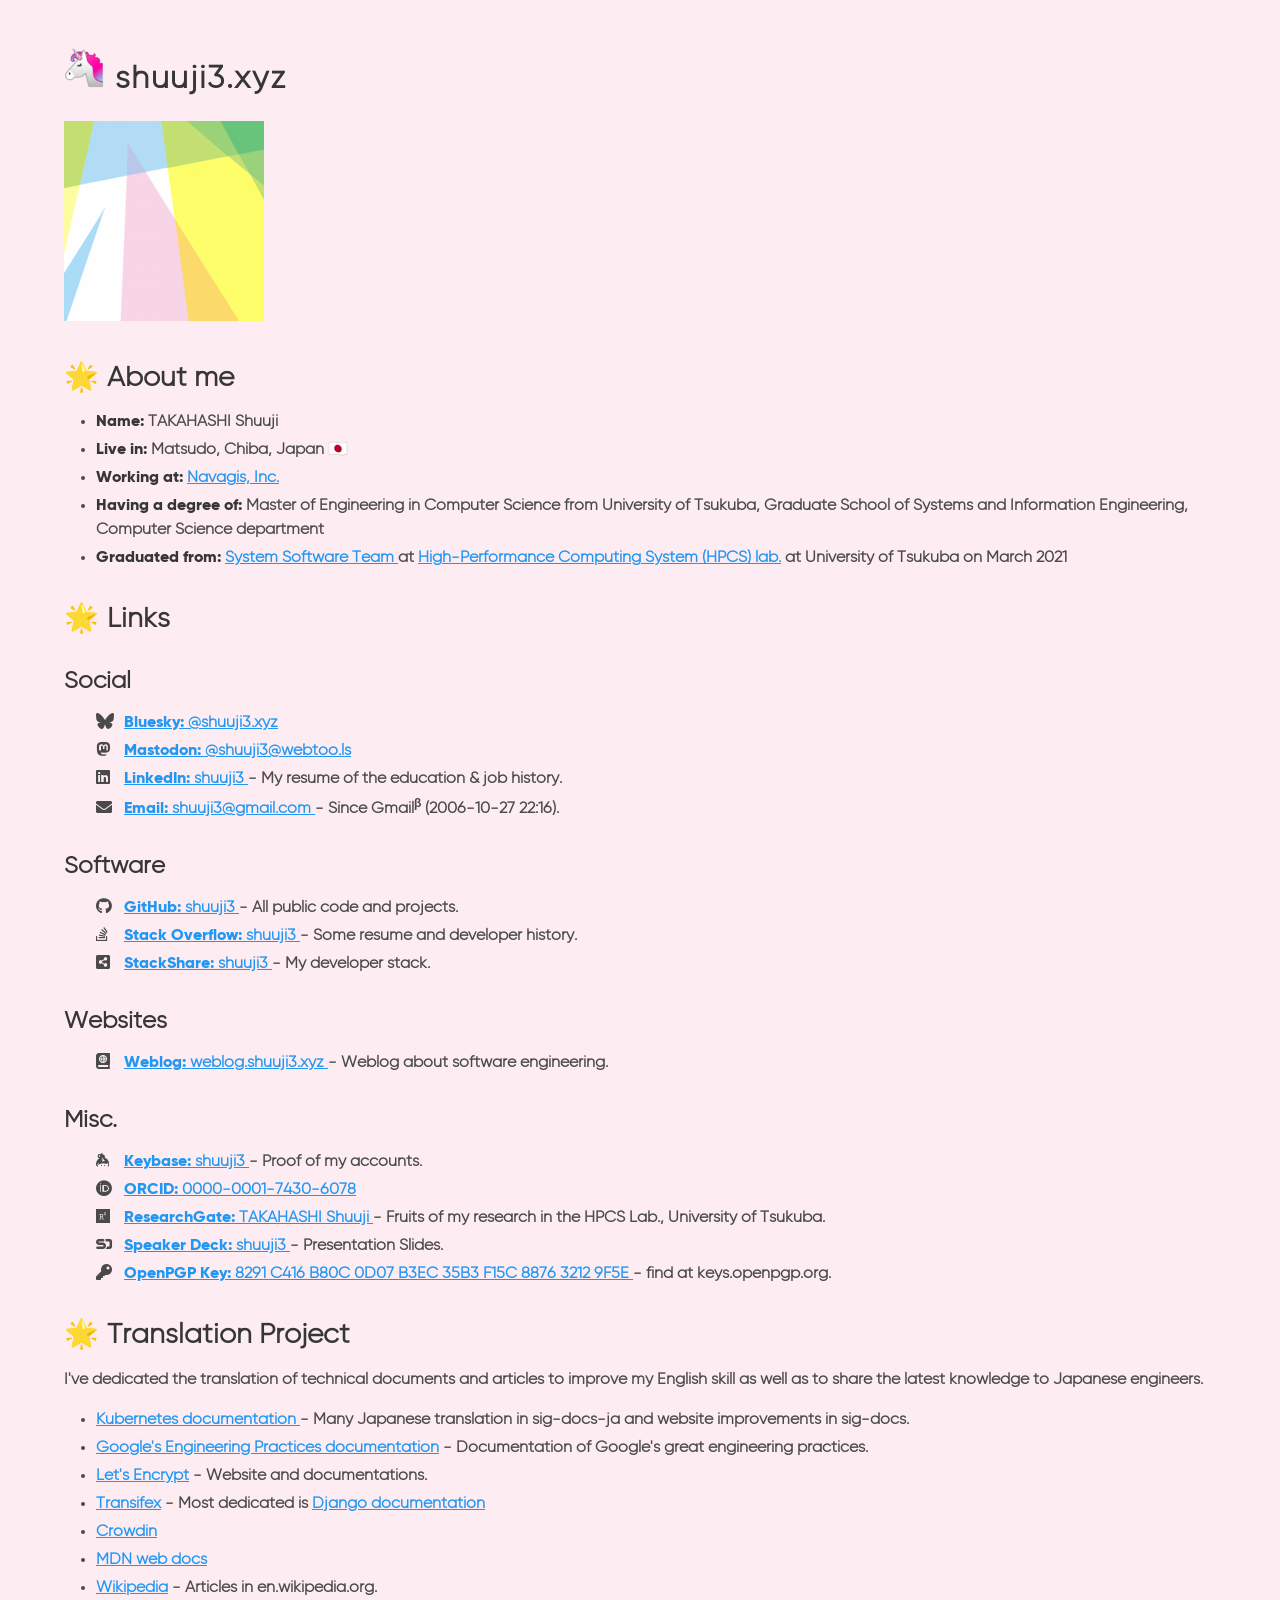
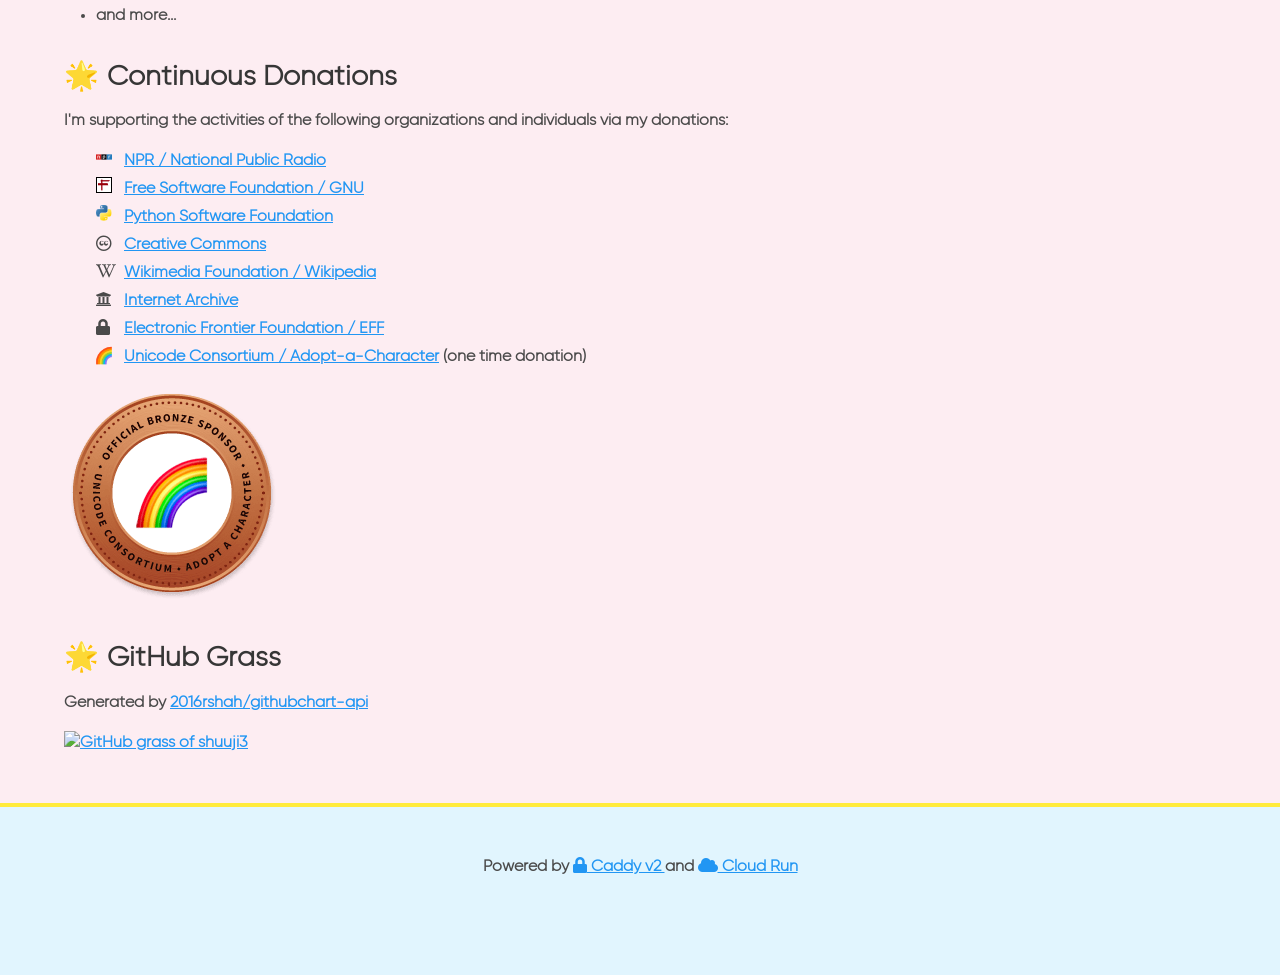
==== index.html @ 6af0d4bc "chore: remove vite docs translation as cannot be active these days" ====
<!DOCTYPE html>
<html lang="en">
  <head>
    <title>shuuji3.xyz</title>
    <meta name="viewport" content="width=device-width,initial-scale=1" />
    <meta charset="UTF-8">
    <link rel="shortcut icon" type="image/x-icon" href="/favicon.ico" />
    <link rel="me" href="https://m.webtoo.ls/@shuuji3" />
    <link rel="stylesheet" href="/style/main.css" />
    <link rel="stylesheet" href="/style/bulma-v0.7.1.min.css" />
    <link rel="stylesheet" href="/style/fontawesome-v6.7.1-all.min.css" />
    <link rel="stylesheet" type="text/css" href="/style/Gilroy-Light.css" />
    <link rel="stylesheet" type="text/css" href="/style/Gilroy-ExtraBold.css" />
    <script>
      if (location.host === 'shuuji3.xyz') {
        location.host = 'www.shuuji3.xyz'
      }
    </script>
  </head>
  <body>
    <section class="section">
      <div class="container">
        <div class="content">
          <h1 class="title">
            <img
              src="image/emoji-google-unicorn-face.png"
              alt="Unicorn face emoji"
              class="emoji"
            />
            shuuji3.xyz
          </h1>
          <img src="image/icon-shuuji3.png" alt="shuuji3's profile icon: prism" />
          <h2>About me</h2>
          <ul>
            <li>
              <strong>Name:</strong>
              TAKAHASHI Shuuji
            </li>
            <li>
              <strong>Live in:</strong>
              Matsudo, Chiba, Japan 🇯🇵
            </li>
            <li>
              <strong>Working at:</strong>
              <a href="https://navagis.com/">Navagis, Inc.</a>
            </li>
            <li>
              <strong>Having a degree of:</strong>
              Master of Engineering in Computer Science from University of
              Tsukuba, Graduate School of Systems and Information Engineering,
              Computer Science department
            </li>
            <li>
              <strong>Graduated from:</strong>
              <a href="https://web.archive.org/web/20221012033050/https://www.hpcs.cs.tsukuba.ac.jp/bachelor/#!ssteam.md">
                System Software Team
              </a>
              at
              <a href="https://www.hpcs.cs.tsukuba.ac.jp/">High-Performance Computing System (HPCS) lab.</a>
              at University of Tsukuba on March 2021
            </li>
          </ul>
          <h2>Links</h2>
          <h3>Social</h3>
          <ul class="icon-list">
            <li>
              <span class="icon fa-brands fa-bluesky"></span>
              <a href="https://bsky.app/profile/shuuji3.xyz">
                <strong>Bluesky:</strong>
                @shuuji3.xyz
              </a>
            </li>
            <li>
              <span class="icon fa-brands fa-mastodon"></span>
              <a href="https://main.elk.zone/@shuuji3@webtoo.ls">
                <strong>Mastodon:</strong>
                @shuuji3@webtoo.ls
              </a>
            </li>
            <li>
              <span class="icon fa-brands fa-linkedin"></span>
              <a href="https://www.linkedin.com/in/shuuji3/">
                <strong>LinkedIn:</strong>
                shuuji3
              </a>
              - My resume of the education & job history.
            </li>
            <li>
              <span class="icon fa fa-envelope"></span>
              <a href="mailto:shuuji3@gmail.com">
                <strong>Email:</strong>
                shuuji3@gmail.com
              </a>
              - Since Gmail<sup>β</sup> (2006-10-27 22:16).
            </li>
          </ul>
          <h3>Software</h3>
          <ul class="icon-list">
            <li>
              <span class="icon fab fa-github"></span>
              <a href="https://github.com/shuuji3">
                <strong>GitHub:</strong>
                shuuji3
              </a>
              - All public code and projects.
            </li>
            <li>
              <span class="icon fa-brands fa-stack-overflow"></span>
              <a href="https://stackoverflow.com/users/story/1204782">
                <strong>Stack Overflow:</strong>
                shuuji3
              </a>
              - Some resume and developer history.
            </li>
            <li>
              <span class="icon fa fa-share-alt-square"></span>
              <a href="https://stackshare.io/shuuji3/my-stack">
                <strong>StackShare:</strong>
                shuuji3
              </a>
              - My developer stack.
            </li>
          </ul>
          <h3>Websites</h3>
          <ul class="icon-list">
            <li>
              <span class="icon fas fa-atlas"></span>
              <a href="https://weblog.shuuji3.xyz">
                <strong>Weblog:</strong>
                weblog.shuuji3.xyz
              </a>
              - Weblog about software engineering.
            </li>
          </ul>
          <h3>Misc.</h3>
          <ul class="icon-list">
            <li>
              <span class="icon fab fa-keybase"></span>
              <a href="https://keybase.io/shuuji3">
                <strong>Keybase:</strong>
                shuuji3
              </a>
              - Proof of my accounts.
            </li>
            <li>
              <div itemscope itemtype="https://schema.org/Person">
                <span class="icon fab fa-orcid"></span>
                <a
                  itemprop="sameAs"
                  content="https://orcid.org/0000-0001-7430-6078"
                  href="https://orcid.org/0000-0001-7430-6078"
                  target="orcid.widget"
                  rel="me noopener noreferrer"
                  style="vertical-align: top"
                >
                  <strong>ORCID:</strong>
                  0000-0001-7430-6078
                </a>
              </div>
            </li>
            <li>
              <span class="icon fa-brands fa-researchgate"></span>
              <a href="https://www.researchgate.net/profile/Shuuji_Takahashi2">
                <strong>ResearchGate:</strong>
                TAKAHASHI Shuuji
              </a>
              - Fruits of my research in the HPCS Lab., University of Tsukuba.
            </li>
            <li>
              <span class="icon fa-brands fa-speaker-deck"></span>
              <a href="https://speakerdeck.com/shuuji3/">
                <strong>Speaker Deck:</strong>
                shuuji3
              </a>
              - Presentation Slides.
            </li>
            <li>
              <span class="icon fa fa-key"></span>
              <a href="https://keys.openpgp.org/search?q=shuuji3%40gmail.com">
                <strong>OpenPGP Key:</strong>
                8291 C416 B80C 0D07 B3EC  35B3 F15C 8876 3212 9F5E
              </a>
              - find at keys.openpgp.org.
            </li>
          </ul>
          <h2>Translation Project</h2>
          <p>
            I've dedicated the translation of technical documents and articles
            to improve my English skill as well as to share the latest knowledge
            to Japanese engineers.
          </p>
          <ul>
            <li>
              <a
                href="https://github.com/kubernetes/website/issues?q=author%3Ashuuji3"
              >
                Kubernetes documentation
              </a>
              - Many Japanese translation in sig-docs-ja and website
              improvements in sig-docs.
            </li>
            <li>
              <a href="https://google-engineering-practices.translation.shuuji3.xyz/"
                >Google's Engineering Practices documentation</a
              >
              - Documentation of Google's great engineering practices.
            </li>
            <li>
              <a href="https://letsencrypt.org/ja/">Let's Encrypt</a> - Website
              and documentations.
            </li>
            <li>
              <a href="https://www.transifex.com/user/profile/shuuji3/"
                >Transifex</a
              >
              - Most dedicated is
              <a
                href="https://www.transifex.com/django/django-docs/translate/#ja/$/11828084?q=translator%3Ashuuji3"
                >Django documentation</a
              >
            </li>
            <li><a href="https://crowdin.com/profile/shuuji3/">Crowdin</a></li>
            <li>
              <a
                href="https://wiki.developer.mozilla.org/ja/dashboards/revisions?user=shuuji3"
                >MDN web docs</a
              >
            </li>
            <li>
              <a
                href="https://ja.wikipedia.org/w/index.php?target=TAKAHASHI+Shuuji&namespace=0&tagfilter=&newOnly=1&hideMinor=1&start=&end=&limit=500&title=%E7%89%B9%E5%88%A5%3A%E6%8A%95%E7%A8%BF%E8%A8%98%E9%8C%B2"
                >Wikipedia</a
              >
              - Articles in en.wikipedia.org.
            </li>
            <li>and more...</li>
          </ul>
          <h2>Continuous Donations</h2>
          <p>
            I'm supporting the activities of the following organizations and
            individuals via my donations:
          </p>
          <ul class="icon-list">
            <li>
              <img
                src="image/npr-logo.svg"
                alt="NPR logo image"
                class="icon"
              />
              <a href="https://www.npr.org/">NPR / National Public Radio </a>
            </li>
            <li>
              <img
                src="image/fsf.png"
                alt="Free Software Foundation icon"
                class="icon"
              />
              <a href="https://www.fsf.org/">
                Free Software Foundation / GNU
              </a>
            </li>
            <li>
              <img
                src="image/python.png"
                alt="Python icon"
                class="icon"
              />
              <a href="https://www.python.org/psf/donations/#:~:text=TAKAHASHI%20Shuuji">
                Python Software Foundation
              </a>
            </li>
            <li>
              <span class="icon fab fa-creative-commons"></span>
              <a href="https://creativecommons.org/"> Creative Commons </a>
            </li>
            <li>
              <span class="icon fab fa-wikipedia-w"></span>
              <a href="https://donate.wikimedia.org/">
                Wikimedia Foundation / Wikipedia
              </a>
            </li>
            <li>
              <span class="icon fa fa-university"></span>
              <a href="https://archive.org/donate/"> Internet Archive </a>
            </li>
            <li>
              <span class="icon fa fa-lock"></span>
              <a href="https://supporters.eff.org/donate/join-4"> Electronic Frontier Foundation / EFF </a>
            </li>
            <li>
              <span class="icon">🌈</span>
              <a href="https://unicode.org/consortium/adopt-a-character.html"> Unicode Consortium / Adopt-a-Character</a>
              (one time donation)
            </li>
          </ul>
          <a href="https://unicode.org/consortium/adopted-characters.html#b1F308">
            <img src="bronze-1F308.png" alt="Unicode Consortium Adopted Character donation badge for the rainbow emoji">
          </a>
          <h2>GitHub Grass</h2>
          <p>
            Generated by
            <a href="https://github.com/2016rshah/githubchart-api">2016rshah/githubchart-api</a>
          </p>
          <a href="https://github.com/shuuji3">
            <img
              src="https://ghchart.rshah.org/shuuji3"
              alt="GitHub grass of shuuji3"
            />
          </a>
        </div>
      </div>
    </section>
    <footer class="footer has-text-centered">
      <p>
        Powered by
        <a href="https://caddyserver.com/v2">
          <span class="fa fa-lock"></span>
          Caddy v2
        </a>
        and
        <a href="https://cloud.google.com/run">
          <span class="fa fa-cloud"></span>
          Cloud Run
        </a>
      </p>
    </footer>
  </body>
</html>
---- style/main.css ----
@font-face {
  font-family: "Roboto";
  font-style: normal;
  font-weight: 400;
  font-stretch: 100%;
  font-display: swap;
  src: url(/webfonts/Roboto-VariableFont_wdth,wght.woff2) format('woff2');
}

@font-face {
  font-family: "Noto Color Emoji";
  font-style: normal;
  font-weight: 400;
  font-stretch: 100%;
  font-display: swap;
  src: url(/webfonts/NotoColorEmoji-Regular.woff2) format('woff2');
}

body {
  background-color: #fdedf2;
  font-family: Gilroy-Light, sans-serif !important;
  font-weight: bold !important;
}

h1,
h2,
h3 {
  font-weight: normal;
}

h1 {
  letter-spacing: 0.05em;
}

h2::before {
  content: "🌟";
  font-family: "Noto Color Emoji", sans-serif;
  margin-right: 0.5rem;
}

a {
  color: #2196f3 !important;
  text-decoration: underline !important;
}

a:hover {
  text-decoration: none !important;
}

a:focus {
  outline: solid 3px #ffc107;
}

::selection {
  color: inherit;
  background: #ffc107;
}

strong {
  font-family: Gilroy-ExtraBold, sans-serif;
  font-weight: normal !important;
}

.emoji {
  width: 2.5rem;
}

.has-margin-right-1 {
  margin-right: 0.5em;
}

.icon {
  font-weight: normal;
  height: 1rem !important;
  width: 1rem !important;
  margin-right: 0.5rem;
}

ul.icon-list {
  margin-left: 1em;
}

ul.icon-list > li {
  list-style: none;
}

footer {
  background-color: #e1f5fe !important;
  border-top: 4px #ffeb3b solid;
}
---- style/Gilroy-Light.css ----
/**
 * @license
 * MyFonts Webfont Build ID 3845902, 2019-12-09T17:25:49-0500
 * 
 * The fonts listed in this notice are subject to the End User License
 * Agreement(s) entered into by the website owner. All other parties are 
 * explicitly restricted from using the Licensed Webfonts(s).
 * 
 * You may obtain a valid license at the URLs below.
 * 
 * Webfont: Gilroy-Light by Radomir Tinkov
 * URL: https://www.myfonts.com/fonts/radomir-tinkov/gilroy/light/
 * Copyright: Copyright &#x00A9; 2016 by Radomir Tinkov. All rights reserved.
 * Licensed pageviews: 500,000
 * 
 * 
 * 
 * © 2019 MyFonts Inc
*/


/* @import must be at top of file, otherwise CSS will not work */
@import url("//hello.myfonts.net/count/3aaf0e");

  
@font-face {font-family: 'Gilroy-Light';src: url('/webfonts/3AAF0E_0_0.eot');src: url('/webfonts/3AAF0E_0_0.eot?#iefix') format('embedded-opentype'),url('/webfonts/3AAF0E_0_0.woff2') format('woff2'),url('/webfonts/3AAF0E_0_0.woff') format('woff'),url('/webfonts/3AAF0E_0_0.ttf') format('truetype');}
---- style/Gilroy-ExtraBold.css ----
/**
 * @license
 * MyFonts Webfont Build ID 3845918, 2019-12-09T21:15:37-0500
 * 
 * The fonts listed in this notice are subject to the End User License
 * Agreement(s) entered into by the website owner. All other parties are 
 * explicitly restricted from using the Licensed Webfonts(s).
 * 
 * You may obtain a valid license at the URLs below.
 * 
 * Webfont: Gilroy-ExtraBold by Radomir Tinkov
 * URL: https://www.myfonts.com/fonts/radomir-tinkov/gilroy/extra-bold/
 * Copyright: Copyright &#x00A9; 2016 by Radomir Tinkov. All rights reserved.
 * Licensed pageviews: 500,000
 * 
 * 
 * 
 * © 2019 MyFonts Inc
*/


/* @import must be at top of file, otherwise CSS will not work */
@import url("//hello.myfonts.net/count/3aaf1e");

  
@font-face {font-family: 'Gilroy-ExtraBold';src: url('/webfonts/3AAF1E_0_0.eot');src: url('/webfonts/3AAF1E_0_0.eot?#iefix') format('embedded-opentype'),url('/webfonts/3AAF1E_0_0.woff2') format('woff2'),url('/webfonts/3AAF1E_0_0.woff') format('woff'),url('/webfonts/3AAF1E_0_0.ttf') format('truetype');}
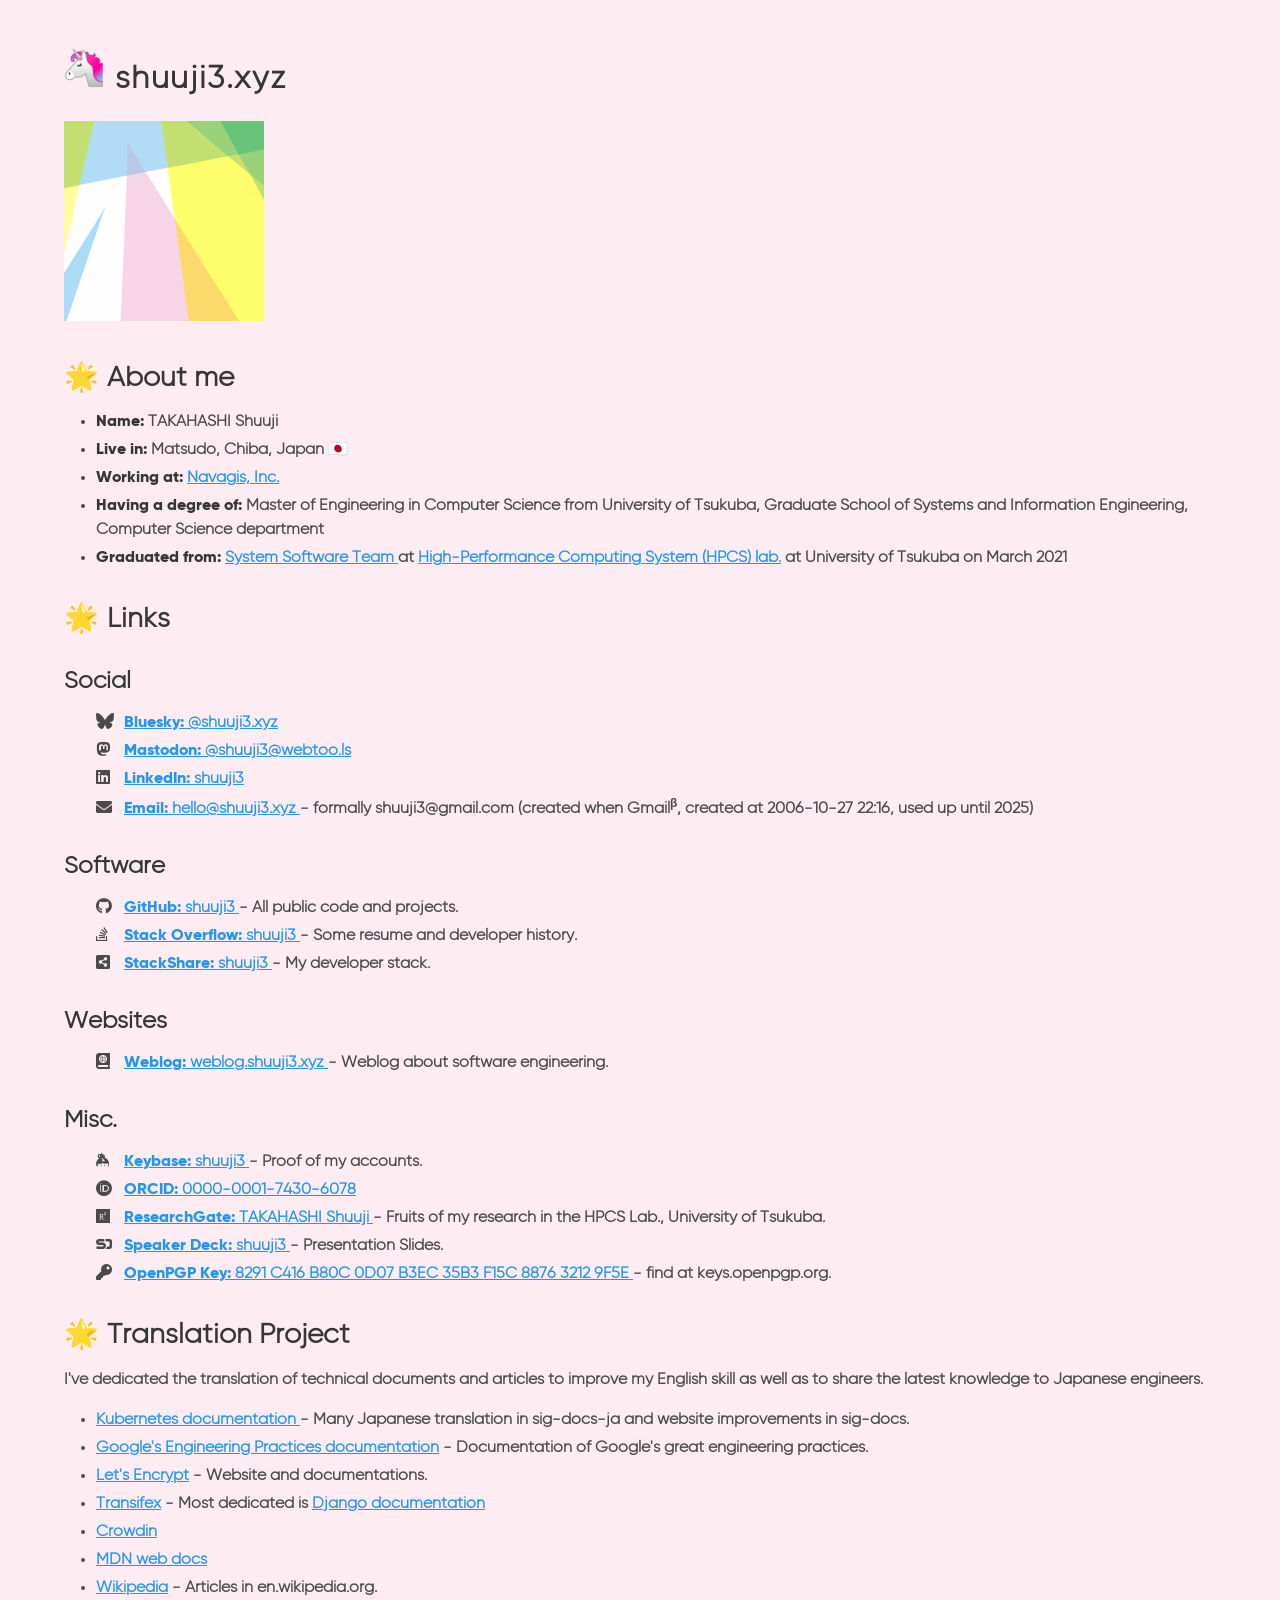
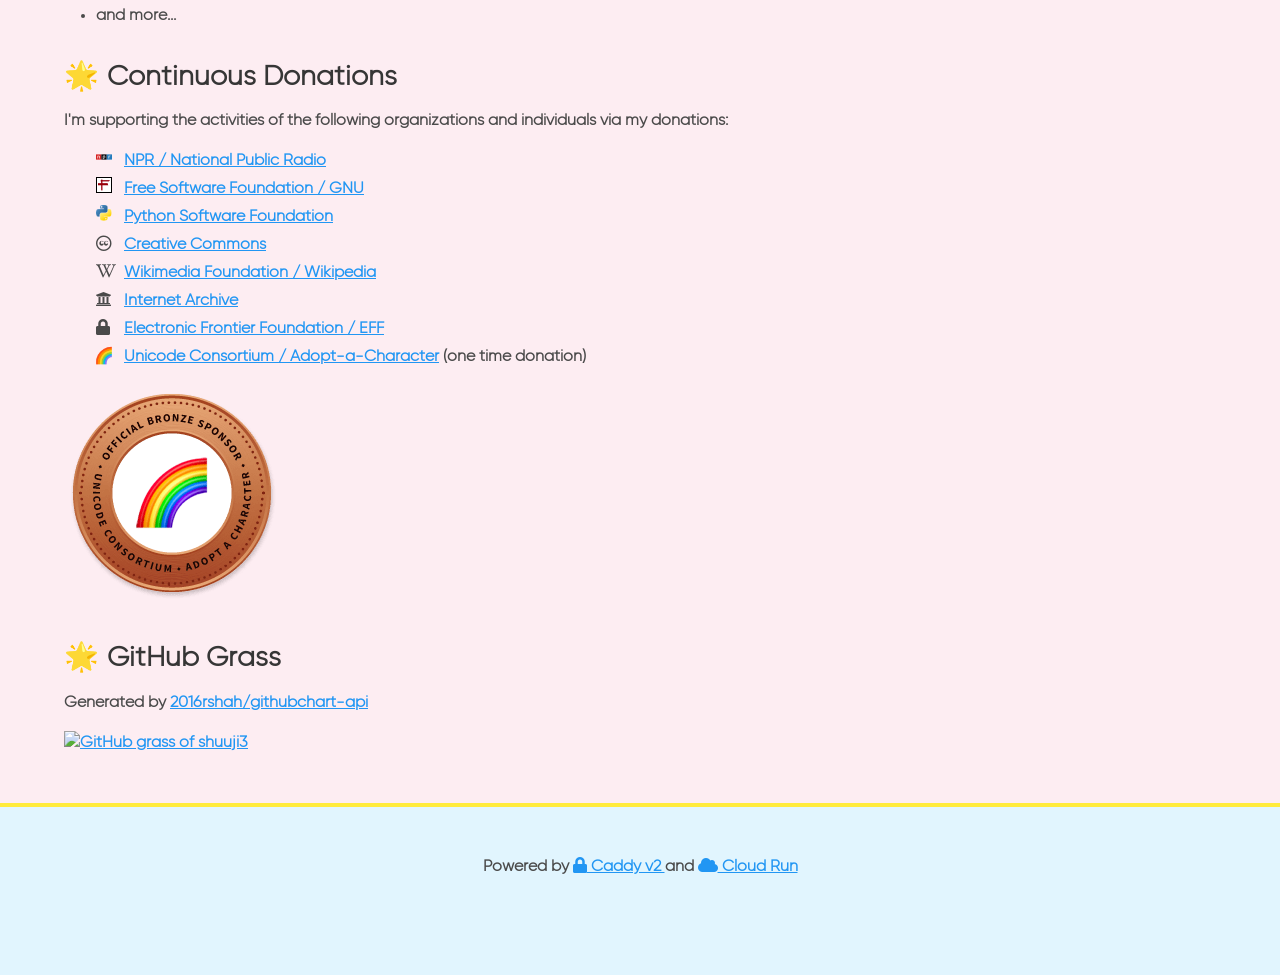
==== commit 8c664fde: "feat: change email address from shuuji3@gmail.com to hello@shuuji3.xyz" ====
--- a/index.html
+++ b/index.html
@@ -83,15 +83,14 @@
                 <strong>LinkedIn:</strong>
                 shuuji3
               </a>
-              - My resume of the education & job history.
             </li>
             <li>
               <span class="icon fa fa-envelope"></span>
-              <a href="mailto:shuuji3@gmail.com">
+              <a href="mailto:hello@shuuji3.xyz">
                 <strong>Email:</strong>
-                shuuji3@gmail.com
-              </a>
-              - Since Gmail<sup>β</sup> (2006-10-27 22:16).
+                hello@shuuji3.xyz
+              </a>
+              - formally shuuji3@gmail.com (created when Gmail<sup>β</sup>, created at 2006-10-27 22:16, used up until  2025)
             </li>
           </ul>
           <h3>Software</h3>
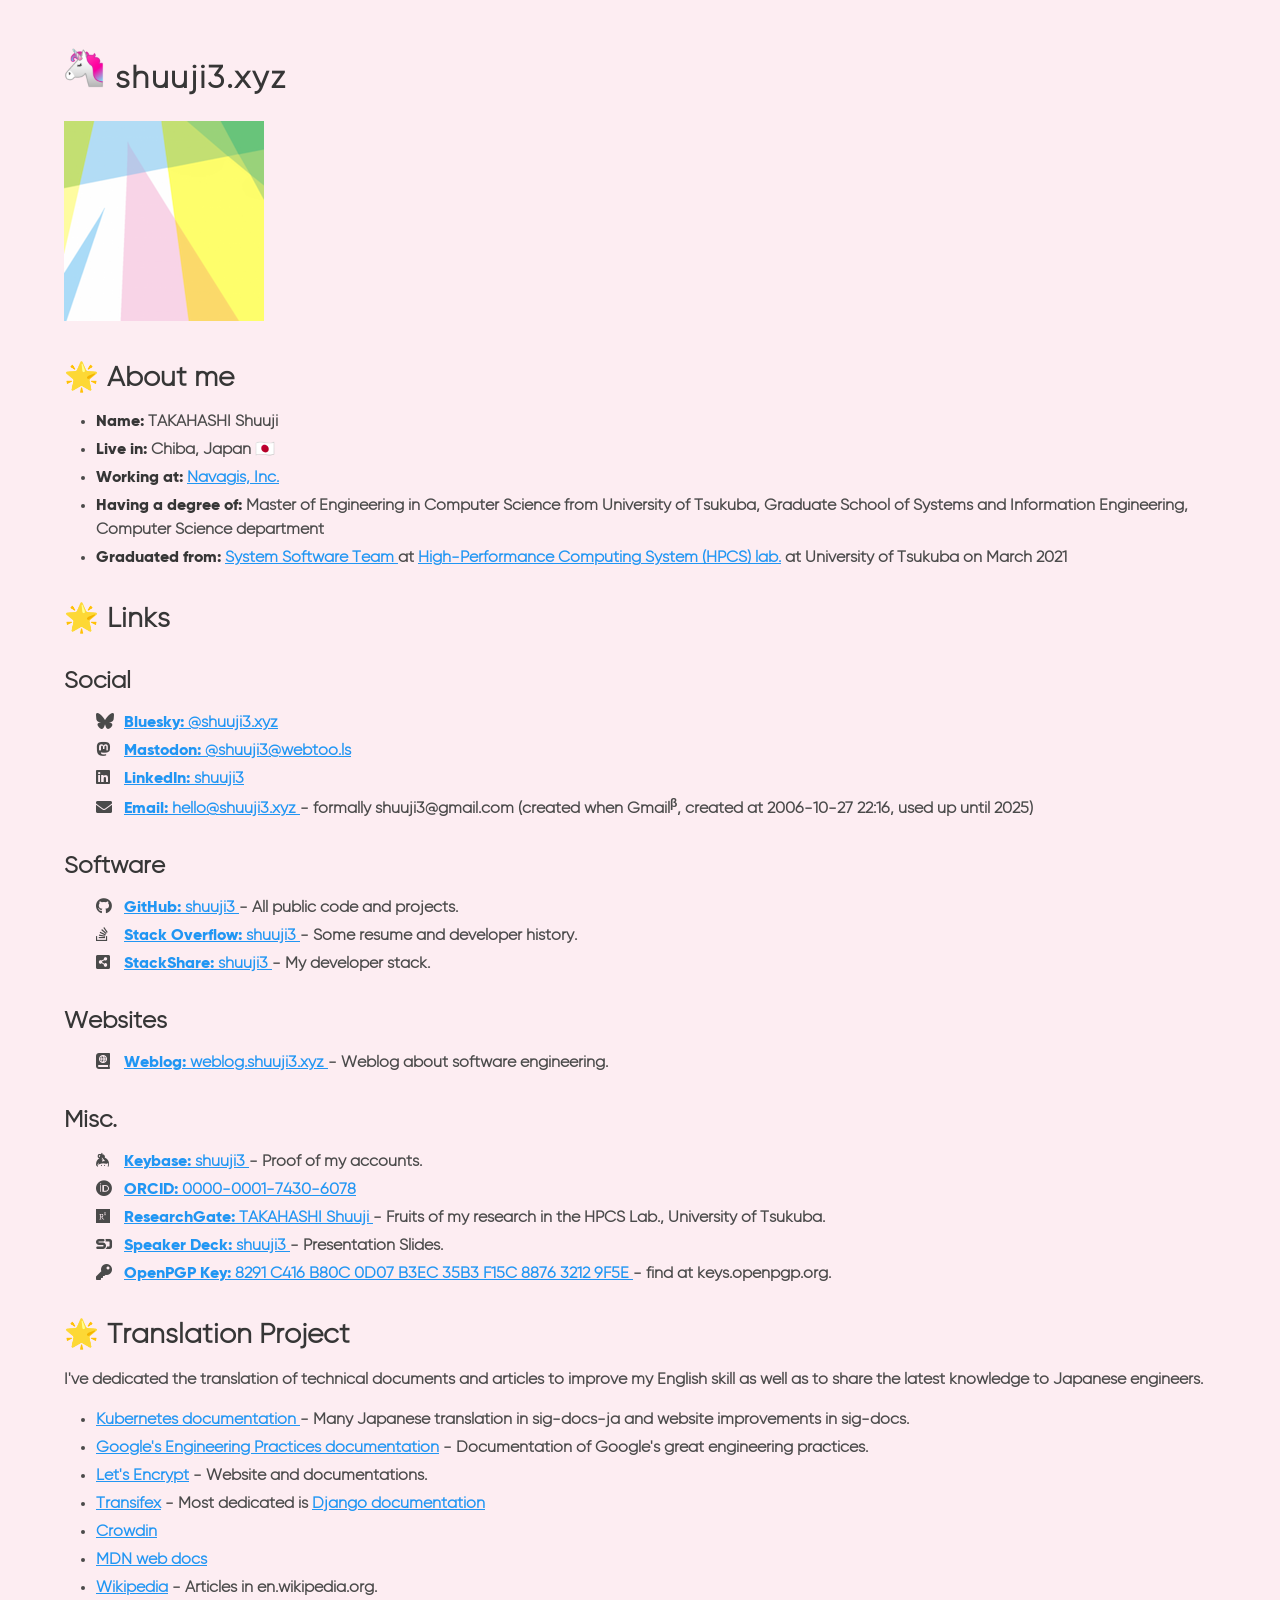
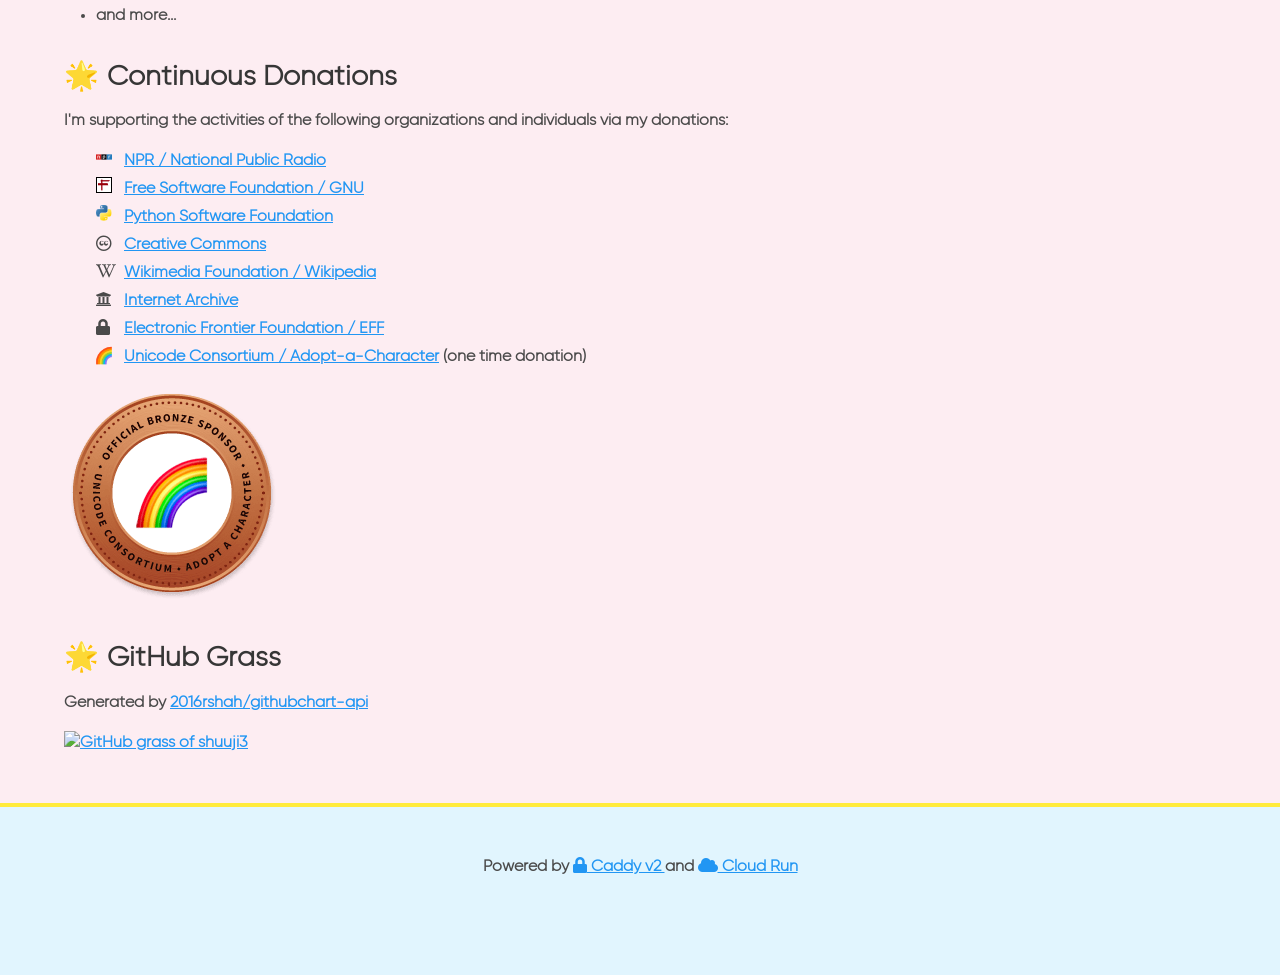
==== commit 46361faf: "chore: remove city" ====
--- a/index.html
+++ b/index.html
@@ -38,7 +38,7 @@
             </li>
             <li>
               <strong>Live in:</strong>
-              Matsudo, Chiba, Japan 🇯🇵
+              Chiba, Japan 🇯🇵
             </li>
             <li>
               <strong>Working at:</strong>
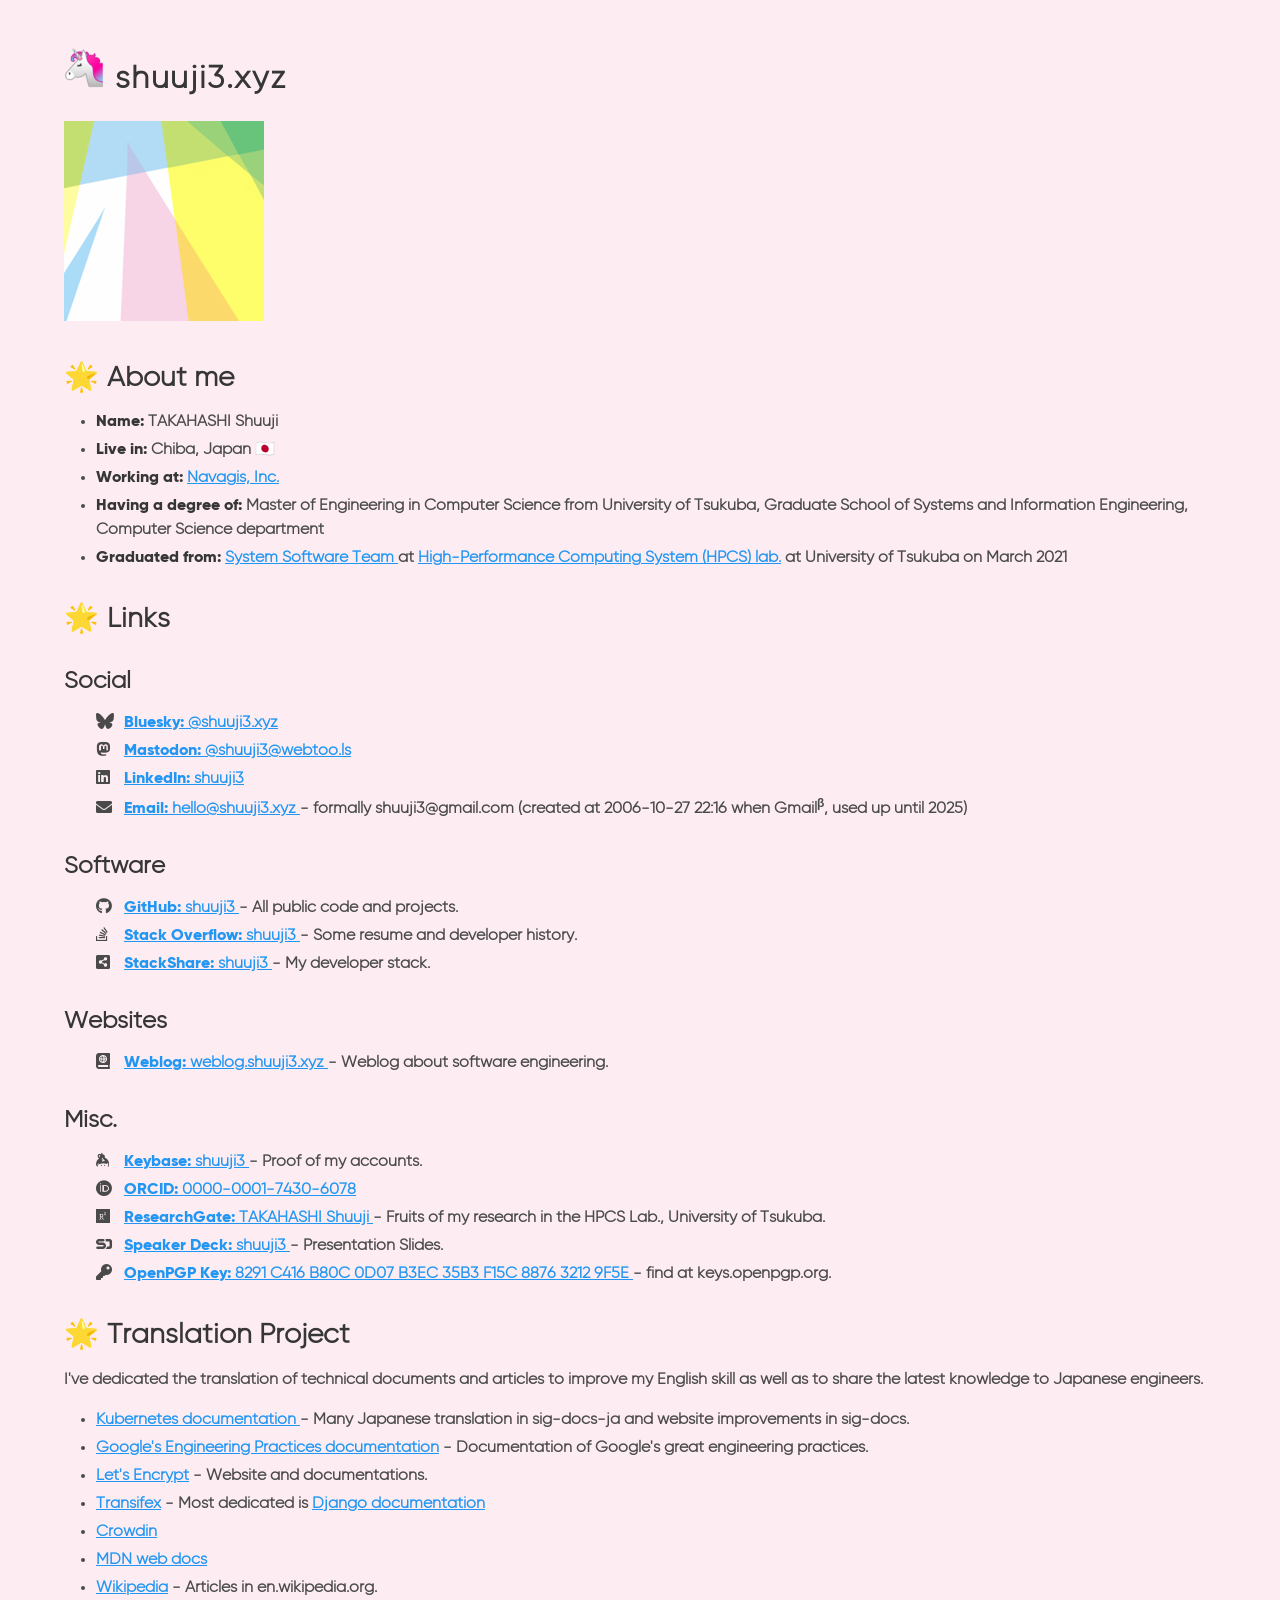
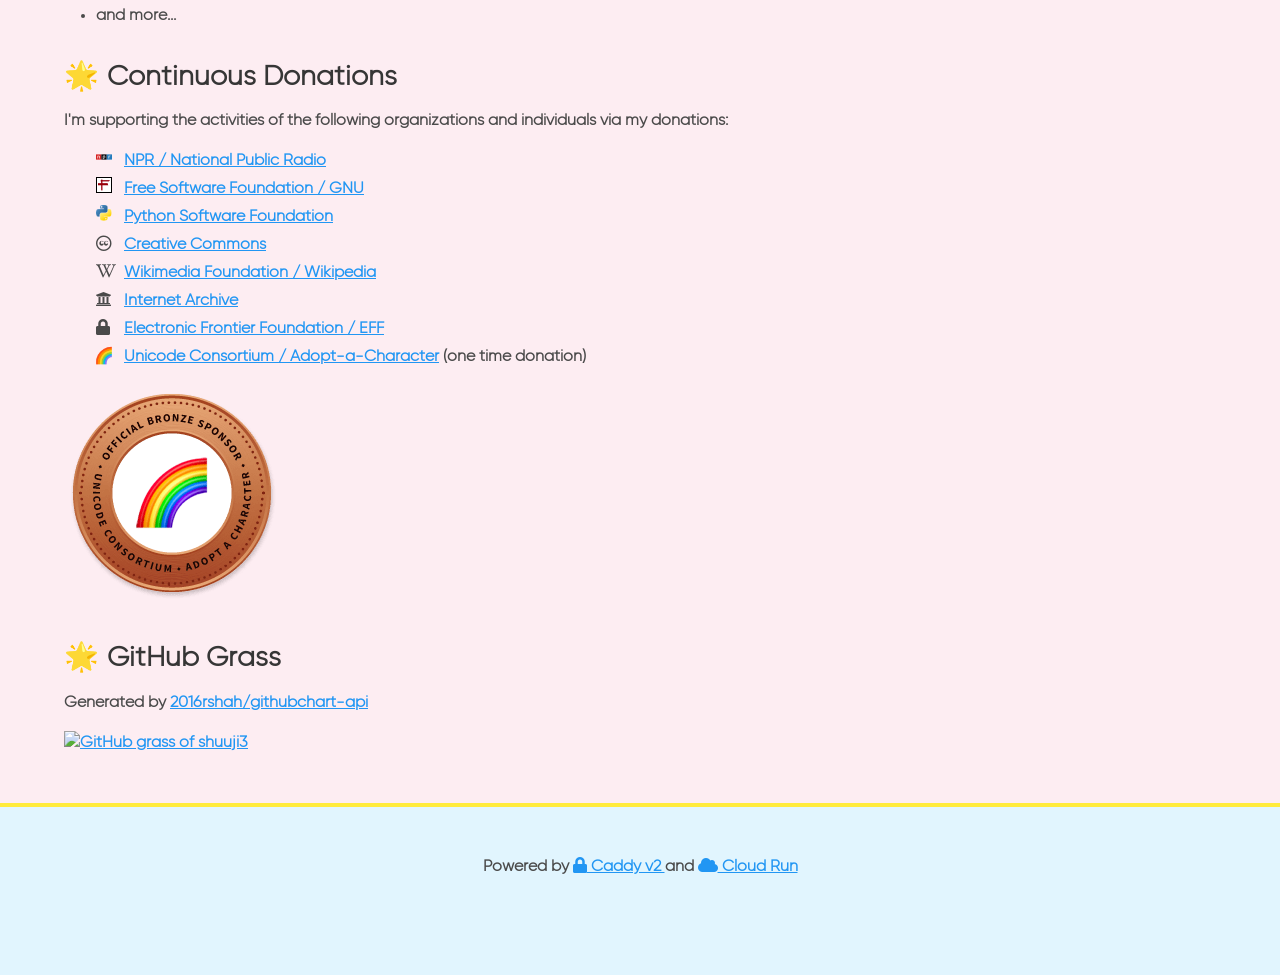
==== commit e294feb8: "fix: email comment" ====
--- a/index.html
+++ b/index.html
@@ -90,7 +90,7 @@
                 <strong>Email:</strong>
                 hello@shuuji3.xyz
               </a>
-              - formally shuuji3@gmail.com (created when Gmail<sup>β</sup>, created at 2006-10-27 22:16, used up until  2025)
+              - formally shuuji3@gmail.com (created at 2006-10-27 22:16 when Gmail<sup>β</sup>, used up until  2025)
             </li>
           </ul>
           <h3>Software</h3>
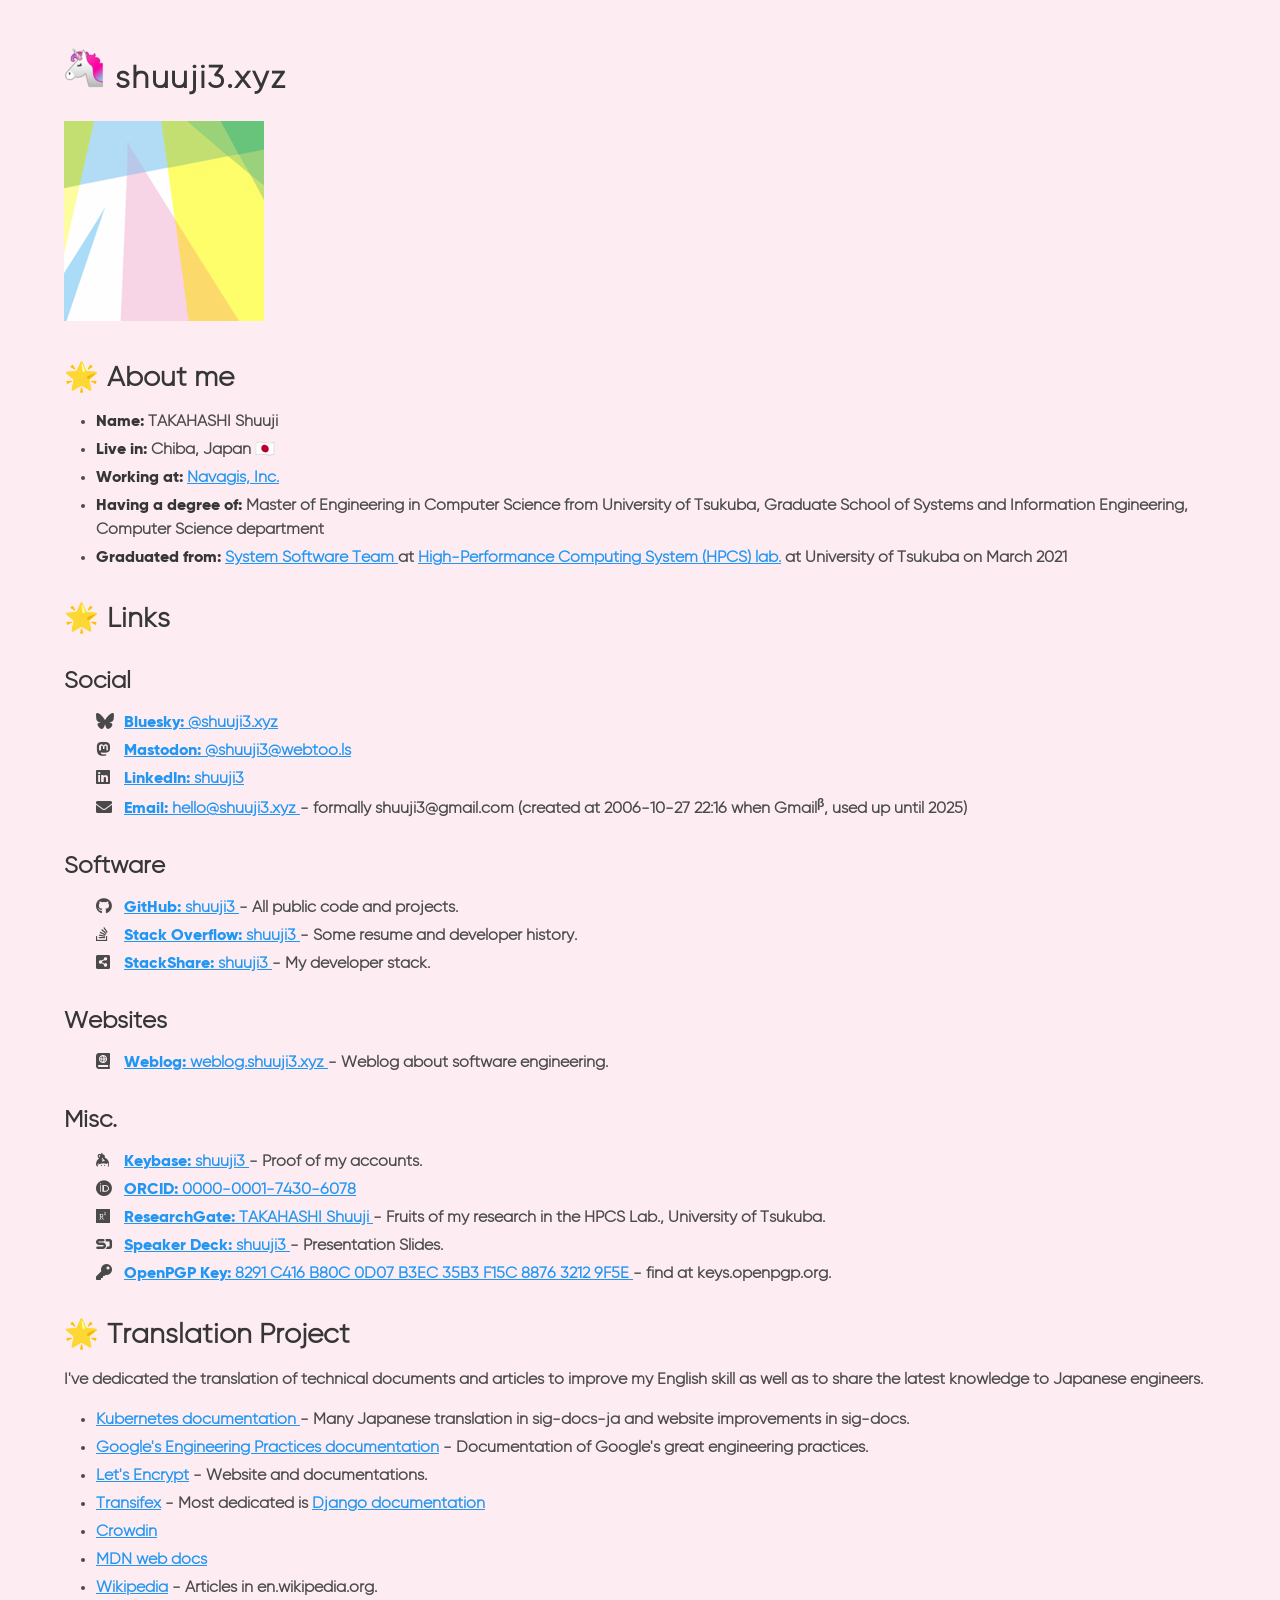
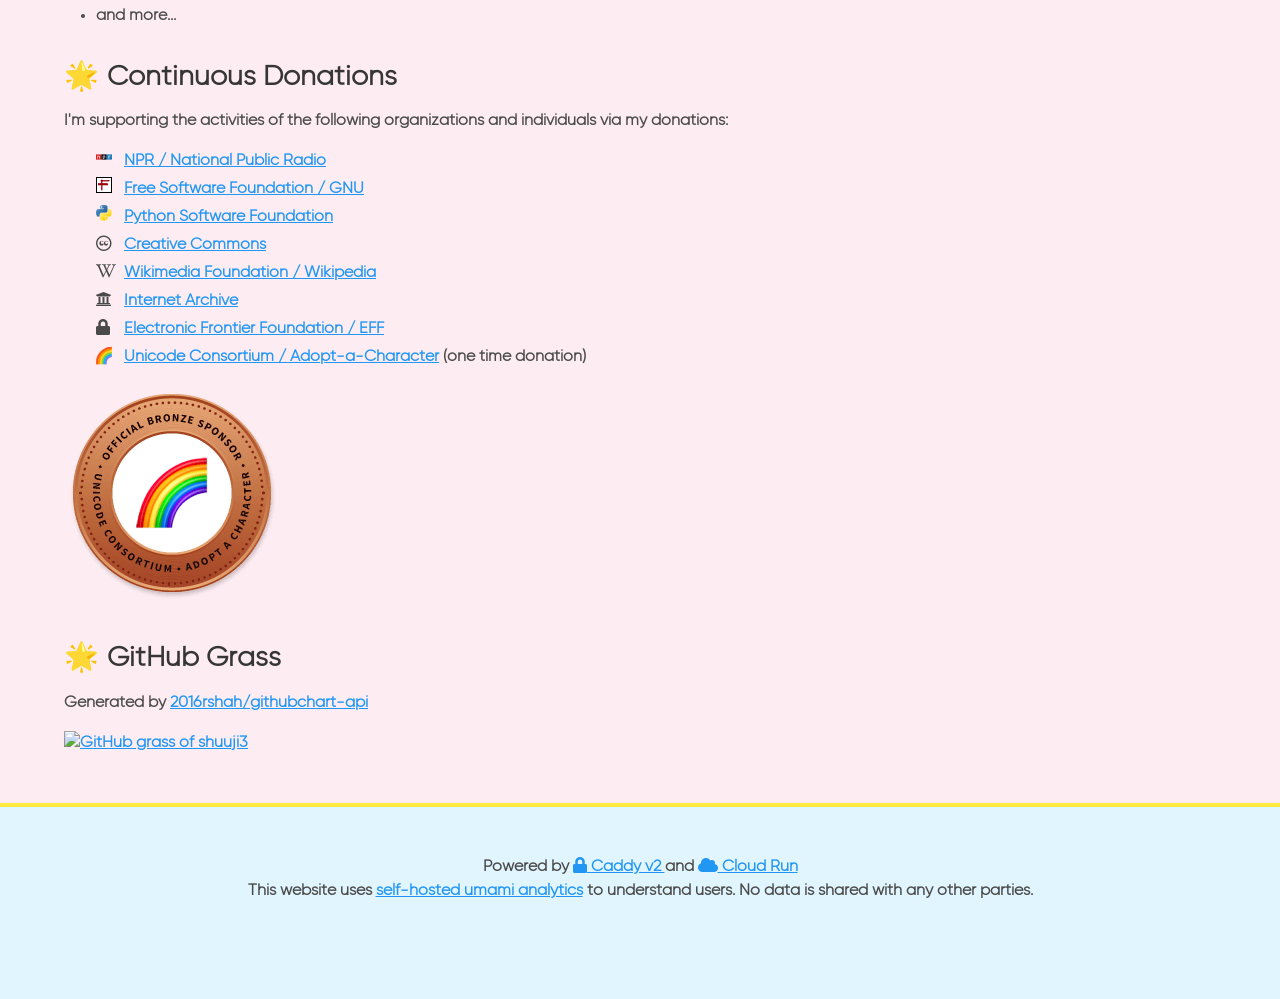
==== commit 5e1ec2a9: "feat: add self-hosted Umami analytics" ====
--- a/index.html
+++ b/index.html
@@ -16,6 +16,7 @@
         location.host = 'www.shuuji3.xyz'
       }
     </script>
+    <script defer src="https://umami.shuuji3.xyz/script.js" data-website-id="c1bf5312-6f01-47fd-a931-304324d17b92"></script>
   </head>
   <body>
     <section class="section">
@@ -175,7 +176,7 @@
             </li>
             <li>
               <span class="icon fa fa-key"></span>
-              <a href="https://keys.openpgp.org/search?q=shuuji3%40gmail.com">
+              <a href="https://keys.openpgp.org/search?q=id%40shuuji3.xyz">
                 <strong>OpenPGP Key:</strong>
                 8291 C416 B80C 0D07 B3EC  35B3 F15C 8876 3212 9F5E
               </a>
@@ -322,6 +323,9 @@
           Cloud Run
         </a>
       </p>
+      <p>
+        This website uses <a href="https://umami.shuuji3.xyz">self-hosted umami analytics</a> to understand users. No data is shared with any other parties.
+      </p>
     </footer>
   </body>
 </html>
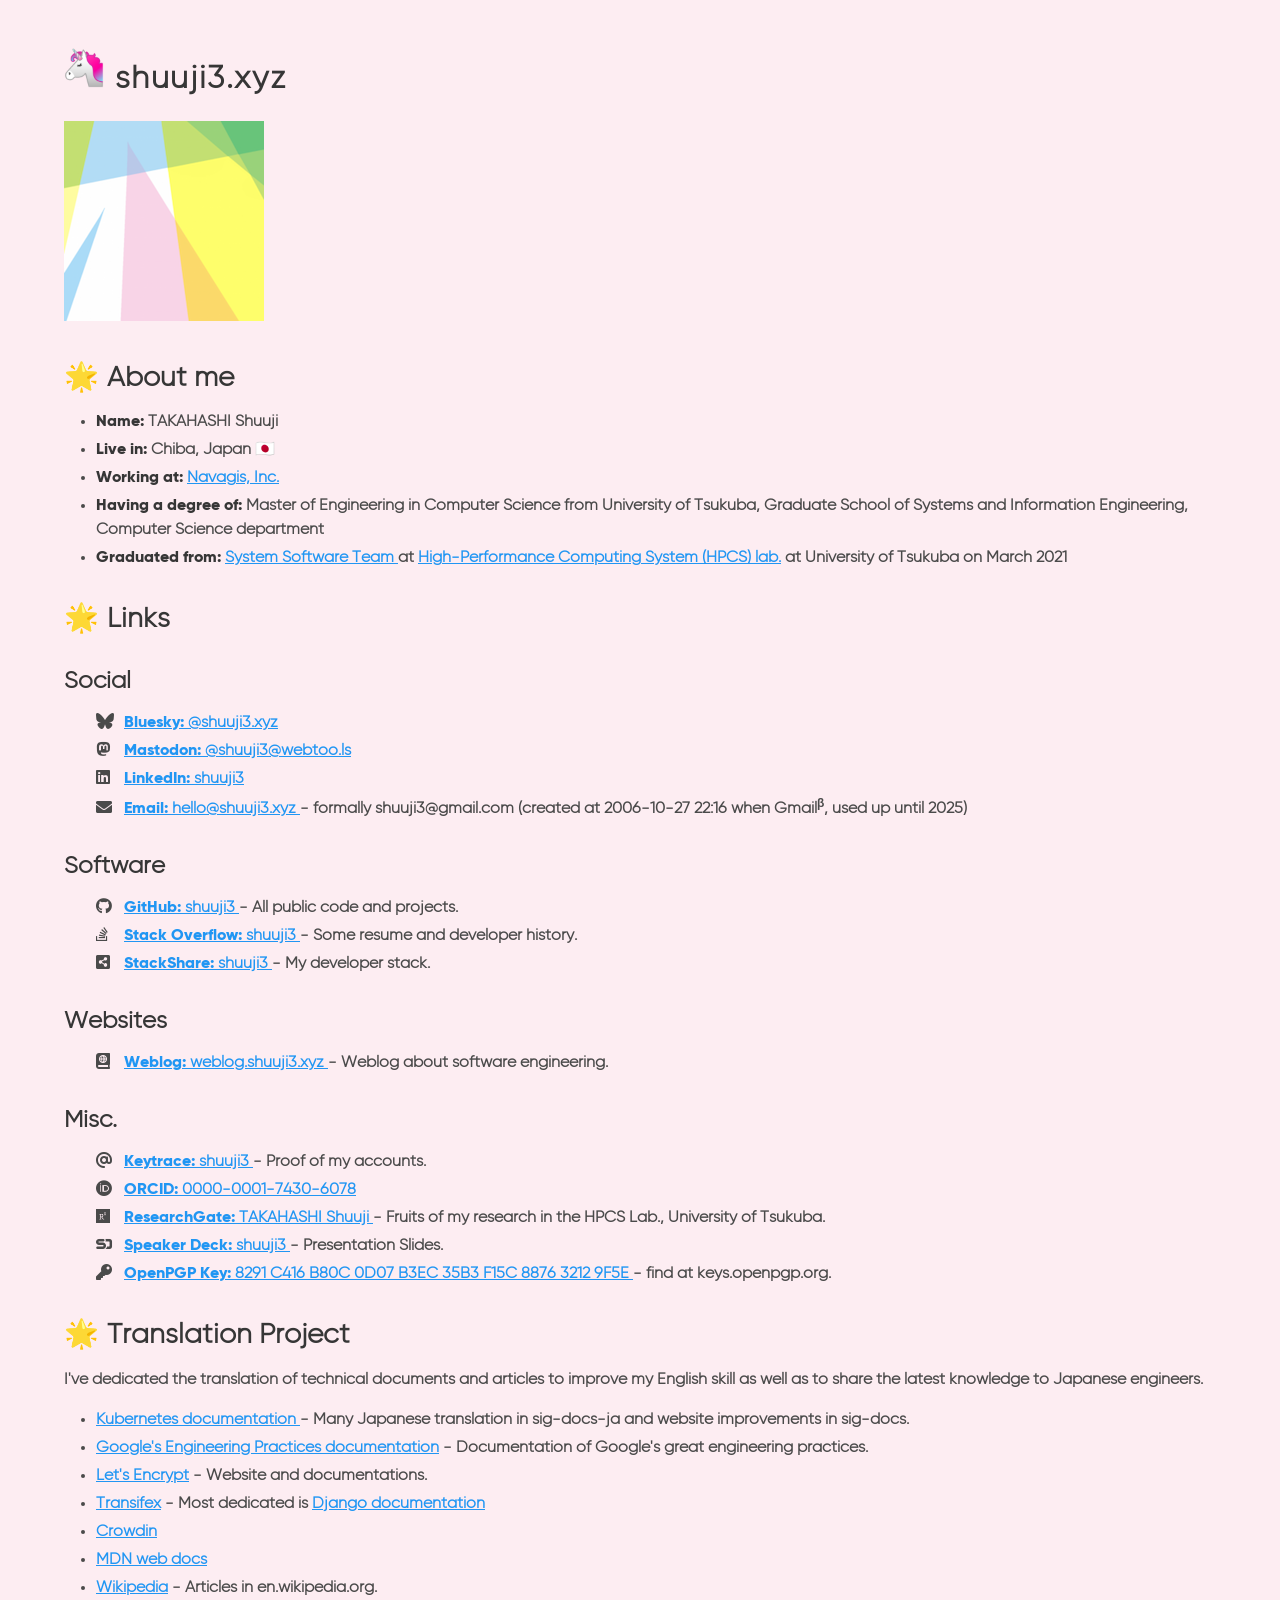
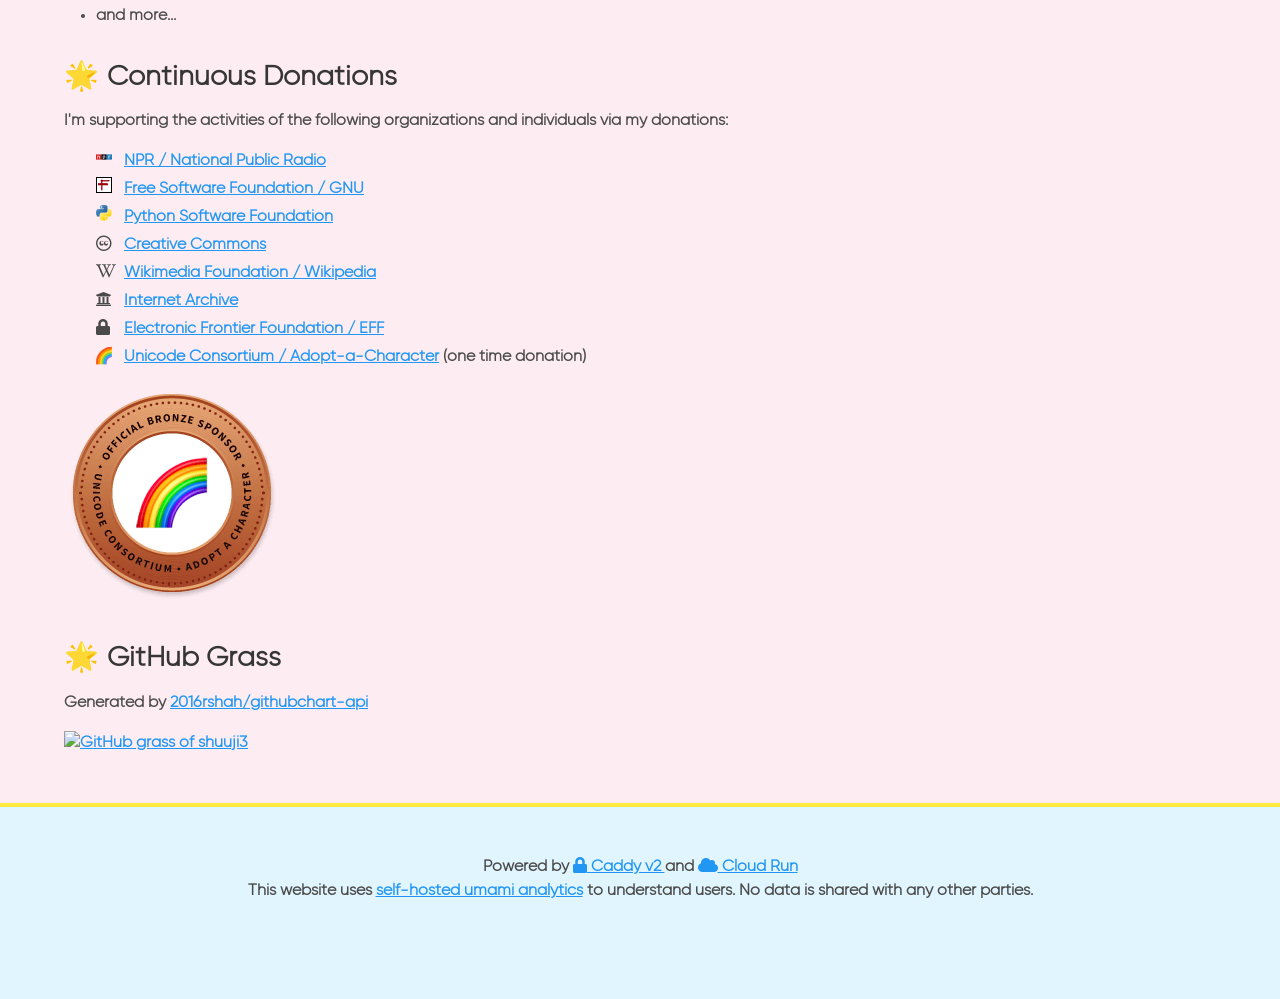
==== commit 3da297e9: "feat: replace keybase with keytrace" ====
--- a/index.html
+++ b/index.html
@@ -135,9 +135,9 @@
           <h3>Misc.</h3>
           <ul class="icon-list">
             <li>
-              <span class="icon fab fa-keybase"></span>
-              <a href="https://keybase.io/shuuji3">
-                <strong>Keybase:</strong>
+              <span class="icon fab fa-at"></span>
+              <a href="https://keytrace.dev/@shuuji3.xyz">
+                <strong>Keytrace:</strong>
                 shuuji3
               </a>
               - Proof of my accounts.
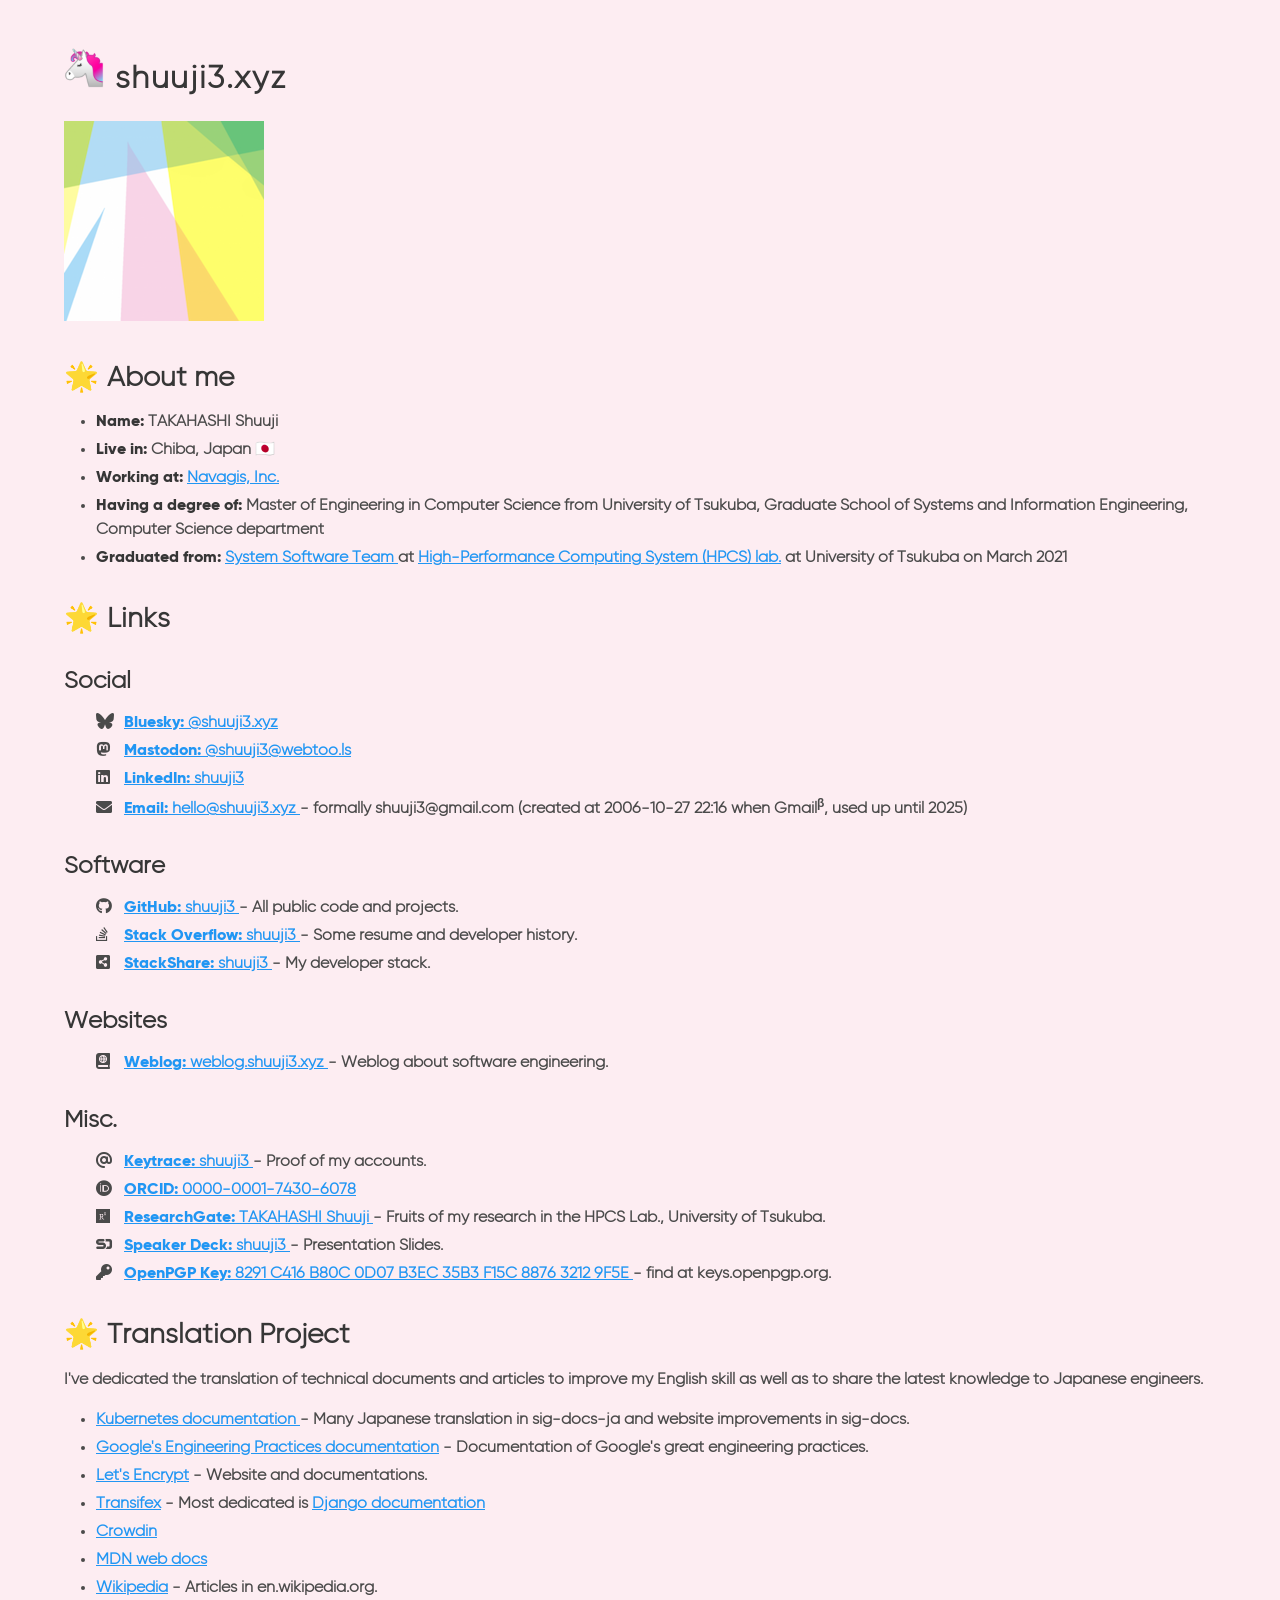
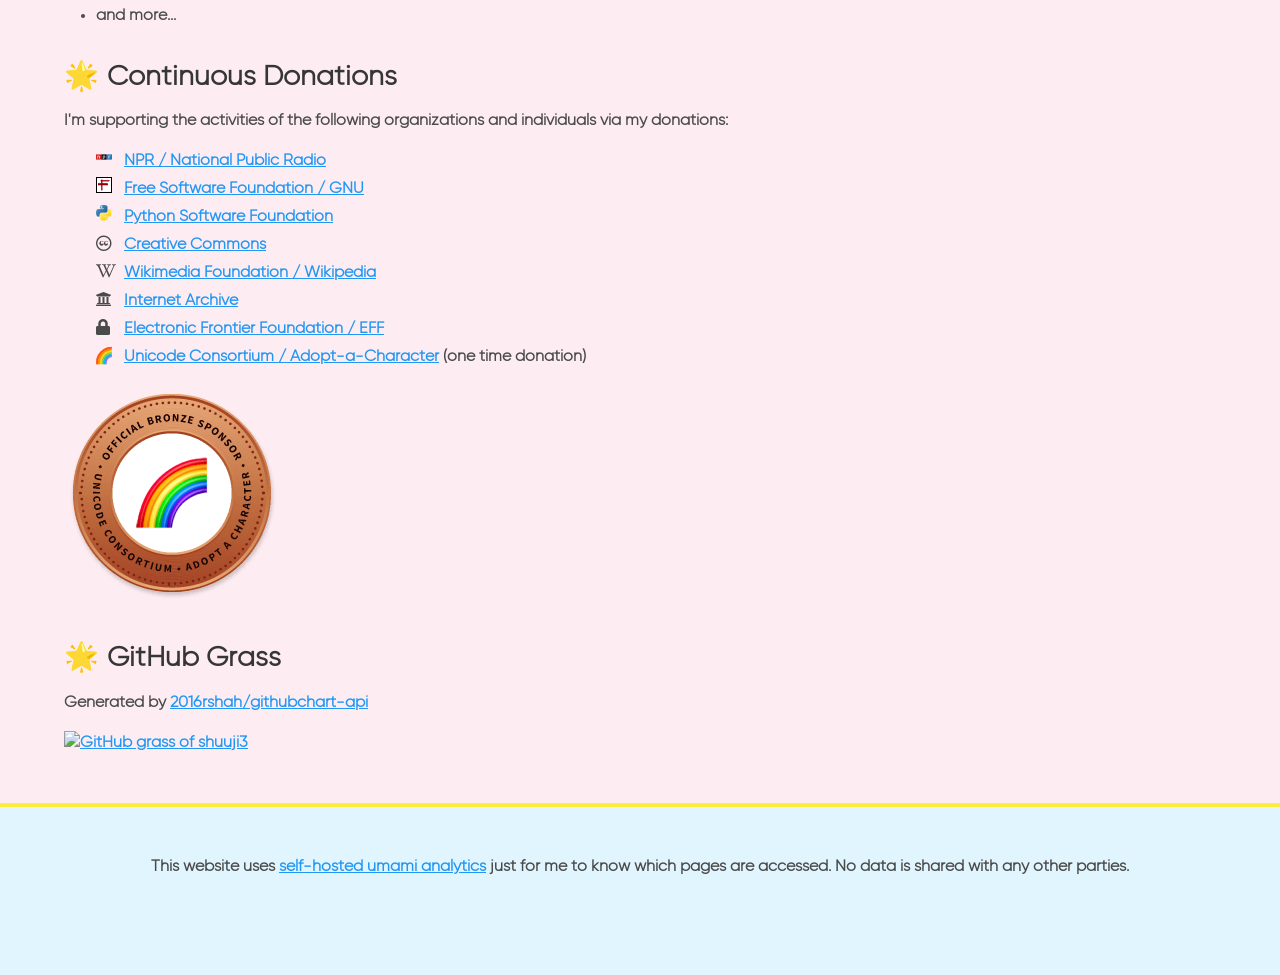
==== commit cbed7ef0: "ci: migrate deployment from Cloud Run to Cloudflare Pages" ====
--- a/index.html
+++ b/index.html
@@ -312,19 +312,7 @@
     </section>
     <footer class="footer has-text-centered">
       <p>
-        Powered by
-        <a href="https://caddyserver.com/v2">
-          <span class="fa fa-lock"></span>
-          Caddy v2
-        </a>
-        and
-        <a href="https://cloud.google.com/run">
-          <span class="fa fa-cloud"></span>
-          Cloud Run
-        </a>
-      </p>
-      <p>
-        This website uses <a href="https://umami.shuuji3.xyz">self-hosted umami analytics</a> to understand users. No data is shared with any other parties.
+        This website uses <a href="https://umami.shuuji3.xyz">self-hosted umami analytics</a> just for me to know which pages are accessed. No data is shared with any other parties.
       </p>
     </footer>
   </body>
